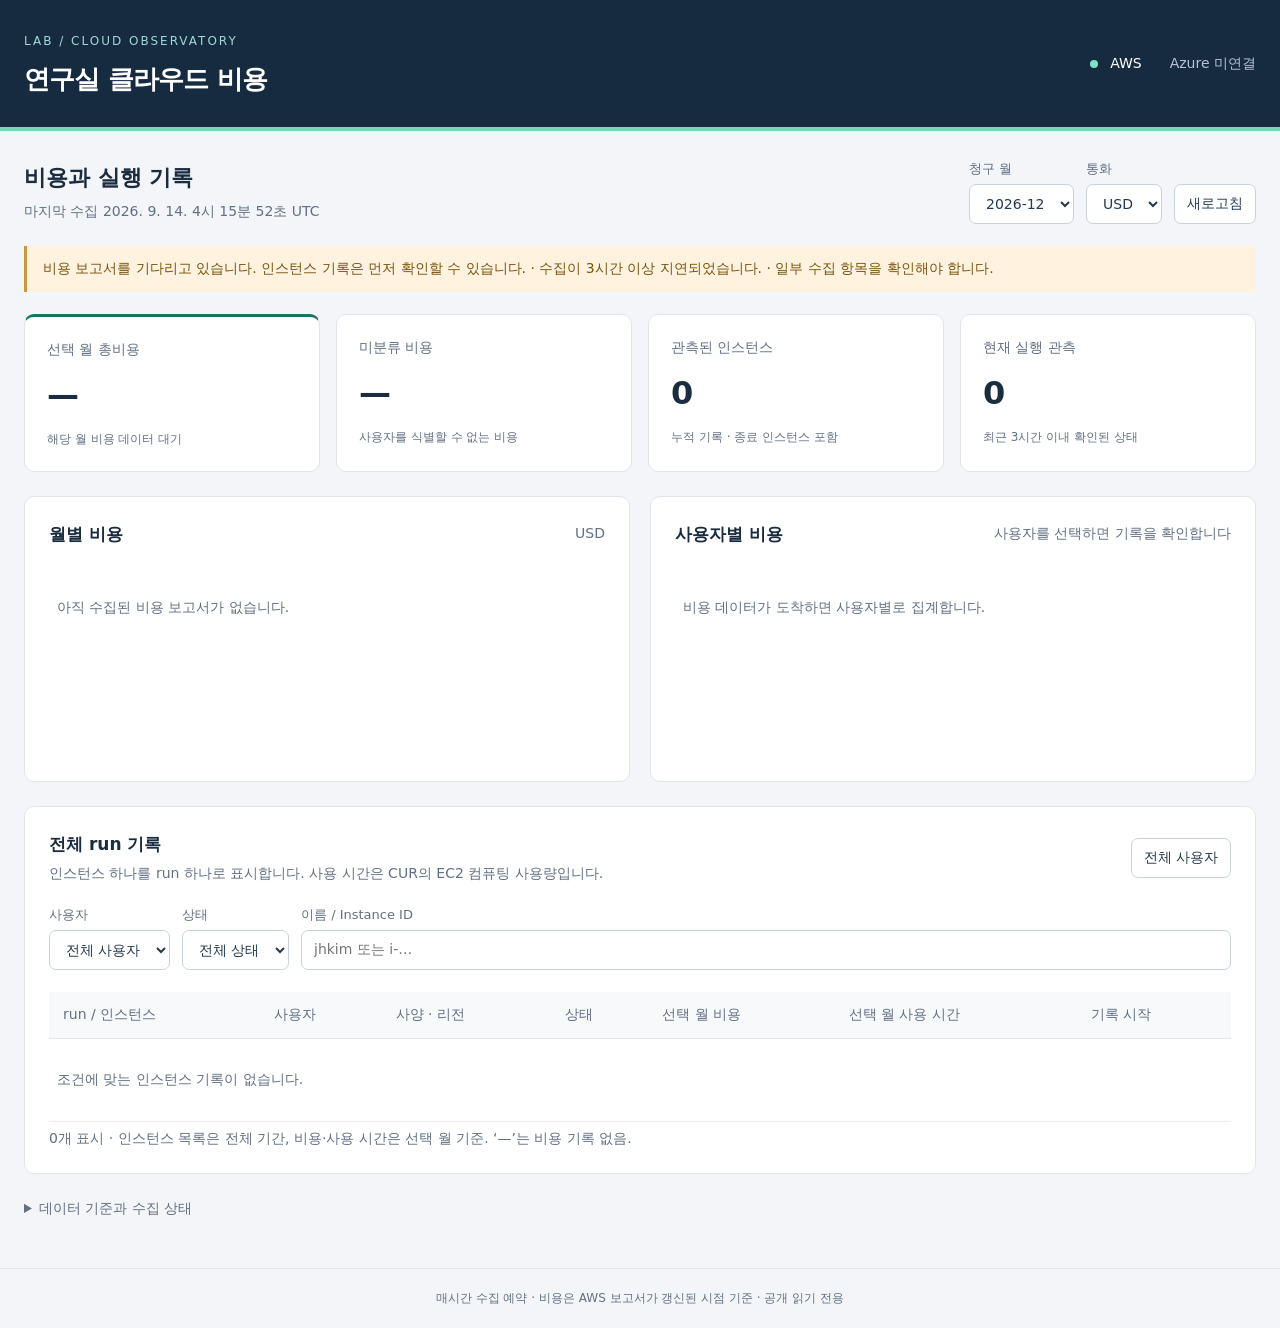
==== index.html @ 8b032dea "Build monthly cloud cost dashboard with user and run history" ====
<!doctype html><html lang="ko"><head><meta charset="utf-8"><meta name="viewport" content="width=device-width, initial-scale=1"><title>연구실 클라우드 비용</title><link rel="stylesheet" href="style.css"><link rel="icon" href="data:image/svg+xml,%3Csvg xmlns='http://www.w3.org/2000/svg' viewBox='0 0 32 32'%3E%3Crect width='32' height='32' rx='8' fill='%23172b40'/%3E%3Cpath d='M8 23V15h4v8m3 0V9h4v14m3 0V5h4v18' stroke='%237ce4c1' stroke-width='3'/%3E%3C/svg%3E"><script src="app.js" defer></script></head><body>
<header><div><span class="eyebrow">LAB / CLOUD OBSERVATORY</span><h1>연구실 클라우드 비용</h1></div><div class="connection"><span class="dot"></span>AWS <span class="muted">Azure 미연결</span></div></header>
<main><section class="toolbar"><div><h2>비용과 실행 기록</h2><p id="updated">데이터를 불러오는 중입니다.</p></div><div class="controls"><label>청구 월<select id="month" aria-label="청구 월"></select></label><label>통화<select id="currency" aria-label="통화"></select></label><button id="refresh">새로고침</button></div></section>
<div id="notice" class="notice" role="status"></div>
<section class="metrics" aria-label="월 요약"><article><span>선택 월 총비용</span><strong id="total">—</strong><small id="basis">비용 데이터 대기</small></article><article><span>미분류 비용</span><strong id="unallocated">—</strong><small>사용자를 식별할 수 없는 비용</small></article><article><span>관측된 인스턴스</span><strong id="instanceCount">—</strong><small>누적 기록 · 종료 인스턴스 포함</small></article><article><span>현재 실행 관측</span><strong id="runningCount">—</strong><small>최근 3시간 이내 확인된 상태</small></article></section>
<section class="grid"><article class="panel"><div class="panel-title"><h3>월별 비용</h3><span id="chartCurrency" class="muted"></span></div><div id="monthly" class="bars"></div></article><article class="panel"><div class="panel-title"><h3>사용자별 비용</h3><span class="muted">사용자를 선택하면 기록을 확인합니다</span></div><div id="users" class="users"></div></article></section>
<section class="panel records"><div class="panel-title"><div><h3 id="recordsTitle">전체 run 기록</h3><p class="muted">인스턴스 하나를 run 하나로 표시합니다. 사용 시간은 CUR의 EC2 컴퓨팅 사용량입니다.</p></div><button id="reset">전체 사용자</button></div><div class="filters"><label>사용자<select id="owner"><option value="">전체 사용자</option></select></label><label>상태<select id="status"><option value="">전체 상태</option><option value="running">실행 중</option><option value="stopped">중지</option><option value="terminated">종료</option><option value="unknown">확인 필요</option></select></label><label class="search">이름 / Instance ID<input id="search" type="search" placeholder="jhkim 또는 i-…"></label></div><div class="table-wrap"><table><thead><tr><th>run / 인스턴스</th><th>사용자</th><th>사양 · 리전</th><th>상태</th><th>선택 월 비용</th><th>선택 월 사용 시간</th><th>기록 시작</th></tr></thead><tbody id="runs"></tbody></table></div><p id="runCount" class="muted"></p></section>
<details class="notes"><summary>데이터 기준과 수집 상태</summary><p id="costNote"></p><p id="historyNote"></p><p>청구 월과 날짜는 UTC 기준입니다. 중지·종료 API 요청 시각은 실제 상태 전환 시각과 다를 수 있습니다. 미분류에는 공유·세금·크레딧 등도 포함될 수 있습니다.</p></details>
</main><dialog id="detail"><button id="close" class="close" aria-label="닫기">닫기 ×</button><h2 id="detailTitle"></h2><p id="detailMeta"></p><div id="timeline"></div></dialog><footer>매시간 수집 예약 · 비용은 AWS 보고서가 갱신된 시점 기준 · 공개 읽기 전용</footer></body></html>
---- style.css ----
:root{font:16px/1.55 system-ui,-apple-system,"Noto Sans KR",sans-serif;color:#192c40;background:#f3f5f8;--muted:#627084;--line:#e0e5ec;--green:#167763;--blue:#245bc4}*{box-sizing:border-box}body{margin:0}header{background:#172b40;color:white;padding:28px max(24px,calc((100vw - 1280px)/2));display:flex;align-items:center;justify-content:space-between;gap:24px;border-bottom:4px solid #77d7b4}h1{font-size:26px;margin:6px 0 0;letter-spacing:-.8px}.eyebrow{font-size:12px;letter-spacing:2px;color:#9ed9d0}.connection{display:flex;align-items:center;gap:12px;font-size:14px}.connection .muted{color:#b6c4d3;margin-left:16px}.dot{width:8px;height:8px;background:#7ce4c1;border-radius:50%}main{max-width:1328px;margin:auto;padding:28px 24px 48px}h2{font-size:22px;margin:0}h3{font-size:17px;margin:0}p{margin:6px 0 0}#updated,.muted{color:var(--muted);font-size:14px}.toolbar,.panel-title{display:flex;justify-content:space-between;align-items:center;gap:18px}.controls,.filters{display:flex;align-items:end;gap:12px}label{font-size:13px;color:var(--muted);display:flex;flex-direction:column;gap:5px}select,input,button{font:inherit;font-size:14px;min-height:40px;border:1px solid #c9d2df;border-radius:7px;background:white;padding:8px 12px;color:#243a50}button{cursor:pointer}button:hover{border-color:var(--blue);color:var(--blue)}button:focus-visible,input:focus-visible,select:focus-visible{outline:3px solid #89b1ff;outline-offset:2px}.notice{margin:22px 0;background:#e8eef9;color:#2a4b79;padding:12px 16px;border-left:3px solid #769cdb;font-size:14px}.notice.warn{background:#fff3df;color:#795410;border-color:#c79842}.metrics{display:grid;grid-template-columns:repeat(4,1fr);gap:16px;margin-bottom:24px}.metrics article,.panel{background:white;border:1px solid var(--line);border-radius:10px}.metrics article{padding:22px}.metrics span{display:block;font-size:14px;color:var(--muted)}.metrics strong{display:block;font-size:32px;letter-spacing:-1px;font-variant-numeric:tabular-nums;margin:10px 0}.metrics small{display:block;font-size:12px;color:var(--muted)}.metrics article:first-child{border-top:3px solid var(--green)}.grid{display:grid;grid-template-columns:1fr 1fr;gap:20px;margin-bottom:24px}.panel{padding:24px}.panel-title{margin-bottom:20px;flex-wrap:wrap}.bars{display:flex;flex-direction:column;gap:12px;min-height:190px;max-height:360px;overflow:auto}.bar-row{display:grid;grid-template-columns:72px 1fr 100px;align-items:center;gap:12px;font-size:14px}.bar-track{height:22px;background:#f0f3f6;border-radius:4px;overflow:hidden}.bar-fill{height:100%;min-width:2px;background:#72bba9;border-radius:4px}.bar-fill.selected{background:#167763}.bar-fill.negative{background:#b9804b}.amount{text-align:right;font-variant-numeric:tabular-nums}.user-row{display:grid;grid-template-columns:1fr auto;gap:8px;width:100%;text-align:left;margin-bottom:8px;border-color:var(--line);padding:12px 14px}.user-row.active{background:#edf6f2;border-color:#7eb5a7}.users{max-height:360px;overflow:auto}.filters{margin:12px 0 22px;flex-wrap:wrap}.search{flex:1;min-width:180px}.table-wrap{overflow:auto}table{border-collapse:collapse;width:100%;font-size:14px;white-space:nowrap}th{text-align:left;color:var(--muted);font-weight:500;padding:12px 14px;background:#f7f9fb;border-bottom:1px solid var(--line)}td{padding:16px 14px;border-bottom:1px solid #edf0f4}td small{display:block;color:var(--muted);font-size:12px}td button{border:0;background:none;padding:0;text-align:left;min-height:24px;color:var(--blue)}.badge{border-radius:20px;padding:3px 8px;font-size:12px;background:#edf0f4}.badge.running{color:#0c6750;background:#ddf4e8}.empty{padding:30px 8px;color:var(--muted);font-size:14px}.notes{font-size:14px;margin-top:24px;color:var(--muted)}summary{cursor:pointer}footer{padding:20px;text-align:center;color:var(--muted);font-size:12px;border-top:1px solid var(--line)}dialog{width:min(640px,94vw);max-height:85vh;border:1px solid var(--line);border-radius:14px;padding:28px;color:#192c40}dialog::backdrop{background:#172b4077}.close{float:right;margin-left:10px}#detailMeta{font-size:14px;color:var(--muted);overflow-wrap:anywhere}.event{padding:14px 0;border-bottom:1px solid var(--line);font-size:14px}.event small{display:block;color:var(--muted)}@media(max-width:900px){.metrics{grid-template-columns:1fr 1fr}.grid{grid-template-columns:1fr}.toolbar{align-items:start;flex-direction:column}.connection{display:none}}@media(max-width:520px){main{padding:20px 14px}.metrics{gap:10px}.metrics article{padding:16px}.metrics strong{font-size:24px}.panel{padding:16px}.controls{flex-wrap:wrap}.bar-row{grid-template-columns:65px 1fr 88px;gap:8px}h1{font-size:23px}}
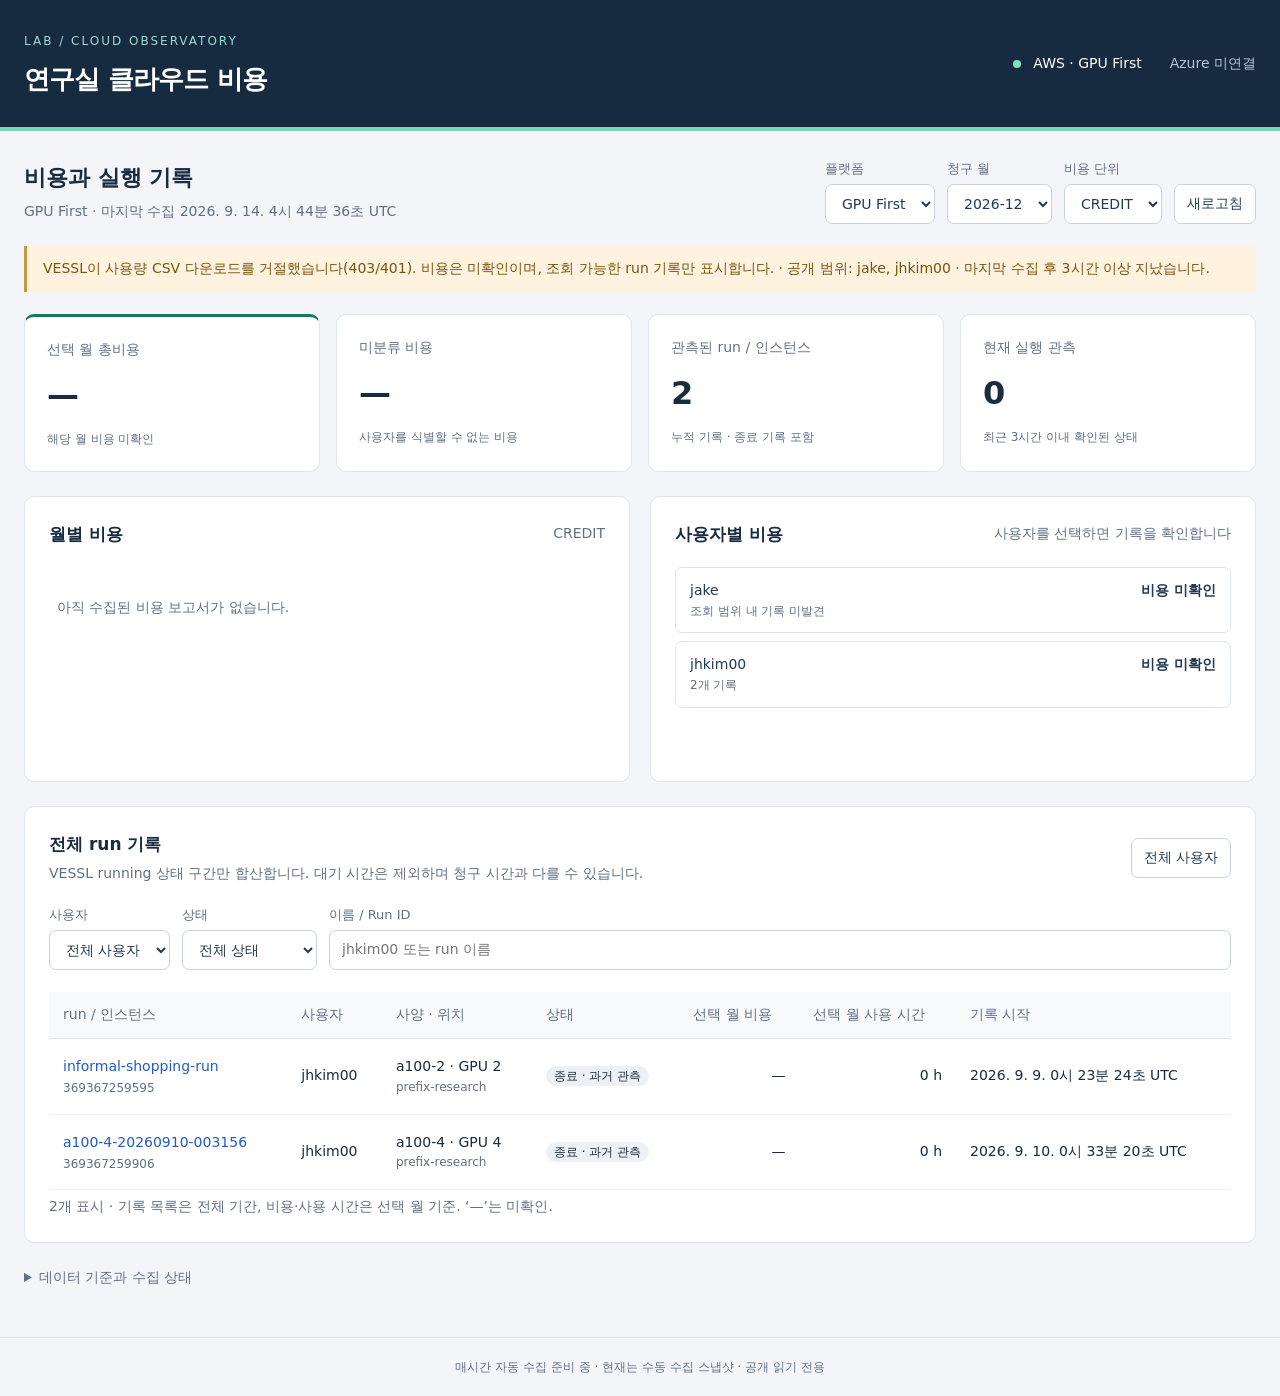
==== commit 681cf640: "Show GPU First users, run history and unavailable billing alongside AWS" ====
--- a/index.html
+++ b/index.html
@@ -1,9 +1,9 @@
 <!doctype html><html lang="ko"><head><meta charset="utf-8"><meta name="viewport" content="width=device-width, initial-scale=1"><title>연구실 클라우드 비용</title><link rel="stylesheet" href="style.css"><link rel="icon" href="data:image/svg+xml,%3Csvg xmlns='http://www.w3.org/2000/svg' viewBox='0 0 32 32'%3E%3Crect width='32' height='32' rx='8' fill='%23172b40'/%3E%3Cpath d='M8 23V15h4v8m3 0V9h4v14m3 0V5h4v18' stroke='%237ce4c1' stroke-width='3'/%3E%3C/svg%3E"><script src="app.js" defer></script></head><body>
-<header><div><span class="eyebrow">LAB / CLOUD OBSERVATORY</span><h1>연구실 클라우드 비용</h1></div><div class="connection"><span class="dot"></span>AWS <span class="muted">Azure 미연결</span></div></header>
-<main><section class="toolbar"><div><h2>비용과 실행 기록</h2><p id="updated">데이터를 불러오는 중입니다.</p></div><div class="controls"><label>청구 월<select id="month" aria-label="청구 월"></select></label><label>통화<select id="currency" aria-label="통화"></select></label><button id="refresh">새로고침</button></div></section>
+<header><div><span class="eyebrow">LAB / CLOUD OBSERVATORY</span><h1>연구실 클라우드 비용</h1></div><div class="connection"><span class="dot"></span>AWS · GPU First <span class="muted">Azure 미연결</span></div></header>
+<main><section class="toolbar"><div><h2>비용과 실행 기록</h2><p id="updated">데이터를 불러오는 중입니다.</p></div><div class="controls"><label>플랫폼<select id="platform" aria-label="플랫폼"></select></label><label>청구 월<select id="month" aria-label="청구 월"></select></label><label>비용 단위<select id="currency" aria-label="통화"></select></label><button id="refresh">새로고침</button></div></section>
 <div id="notice" class="notice" role="status"></div>
-<section class="metrics" aria-label="월 요약"><article><span>선택 월 총비용</span><strong id="total">—</strong><small id="basis">비용 데이터 대기</small></article><article><span>미분류 비용</span><strong id="unallocated">—</strong><small>사용자를 식별할 수 없는 비용</small></article><article><span>관측된 인스턴스</span><strong id="instanceCount">—</strong><small>누적 기록 · 종료 인스턴스 포함</small></article><article><span>현재 실행 관측</span><strong id="runningCount">—</strong><small>최근 3시간 이내 확인된 상태</small></article></section>
+<section class="metrics" aria-label="월 요약"><article><span>선택 월 총비용</span><strong id="total">—</strong><small id="basis">비용 데이터 대기</small></article><article><span>미분류 비용</span><strong id="unallocated">—</strong><small>사용자를 식별할 수 없는 비용</small></article><article><span>관측된 run / 인스턴스</span><strong id="instanceCount">—</strong><small>누적 기록 · 종료 기록 포함</small></article><article><span>현재 실행 관측</span><strong id="runningCount">—</strong><small>최근 3시간 이내 확인된 상태</small></article></section>
 <section class="grid"><article class="panel"><div class="panel-title"><h3>월별 비용</h3><span id="chartCurrency" class="muted"></span></div><div id="monthly" class="bars"></div></article><article class="panel"><div class="panel-title"><h3>사용자별 비용</h3><span class="muted">사용자를 선택하면 기록을 확인합니다</span></div><div id="users" class="users"></div></article></section>
-<section class="panel records"><div class="panel-title"><div><h3 id="recordsTitle">전체 run 기록</h3><p class="muted">인스턴스 하나를 run 하나로 표시합니다. 사용 시간은 CUR의 EC2 컴퓨팅 사용량입니다.</p></div><button id="reset">전체 사용자</button></div><div class="filters"><label>사용자<select id="owner"><option value="">전체 사용자</option></select></label><label>상태<select id="status"><option value="">전체 상태</option><option value="running">실행 중</option><option value="stopped">중지</option><option value="terminated">종료</option><option value="unknown">확인 필요</option></select></label><label class="search">이름 / Instance ID<input id="search" type="search" placeholder="jhkim 또는 i-…"></label></div><div class="table-wrap"><table><thead><tr><th>run / 인스턴스</th><th>사용자</th><th>사양 · 리전</th><th>상태</th><th>선택 월 비용</th><th>선택 월 사용 시간</th><th>기록 시작</th></tr></thead><tbody id="runs"></tbody></table></div><p id="runCount" class="muted"></p></section>
+<section class="panel records"><div class="panel-title"><div><h3 id="recordsTitle">전체 run 기록</h3><p id="runtimeNote" class="muted"></p></div><button id="reset">전체 사용자</button></div><div class="filters"><label>사용자<select id="owner"><option value="">전체 사용자</option></select></label><label>상태<select id="status"><option value="">전체 상태</option><option value="running">실행 중</option><option value="pending">대기 / 준비 중</option><option value="queued">대기열</option><option value="stopped">중지</option><option value="terminated">종료</option><option value="unknown">확인 필요</option></select></label><label class="search">이름 / Run ID<input id="search" type="search" placeholder="jhkim00 또는 run 이름"></label></div><div class="table-wrap"><table><thead><tr><th>run / 인스턴스</th><th>사용자</th><th>사양 · 위치</th><th>상태</th><th>선택 월 비용</th><th>선택 월 사용 시간</th><th>기록 시작</th></tr></thead><tbody id="runs"></tbody></table></div><p id="runCount" class="muted"></p></section>
 <details class="notes"><summary>데이터 기준과 수집 상태</summary><p id="costNote"></p><p id="historyNote"></p><p>청구 월과 날짜는 UTC 기준입니다. 중지·종료 API 요청 시각은 실제 상태 전환 시각과 다를 수 있습니다. 미분류에는 공유·세금·크레딧 등도 포함될 수 있습니다.</p></details>
-</main><dialog id="detail"><button id="close" class="close" aria-label="닫기">닫기 ×</button><h2 id="detailTitle"></h2><p id="detailMeta"></p><div id="timeline"></div></dialog><footer>매시간 수집 예약 · 비용은 AWS 보고서가 갱신된 시점 기준 · 공개 읽기 전용</footer></body></html>
+</main><dialog id="detail"><button id="close" class="close" aria-label="닫기">닫기 ×</button><h2 id="detailTitle"></h2><p id="detailMeta"></p><div id="timeline"></div></dialog><footer>매시간 자동 수집 준비 중 · 현재는 수동 수집 스냅샷 · 공개 읽기 전용</footer></body></html>
--- a/style.css
+++ b/style.css
@@ -1 +1,2 @@
 :root{font:16px/1.55 system-ui,-apple-system,"Noto Sans KR",sans-serif;color:#192c40;background:#f3f5f8;--muted:#627084;--line:#e0e5ec;--green:#167763;--blue:#245bc4}*{box-sizing:border-box}body{margin:0}header{background:#172b40;color:white;padding:28px max(24px,calc((100vw - 1280px)/2));display:flex;align-items:center;justify-content:space-between;gap:24px;border-bottom:4px solid #77d7b4}h1{font-size:26px;margin:6px 0 0;letter-spacing:-.8px}.eyebrow{font-size:12px;letter-spacing:2px;color:#9ed9d0}.connection{display:flex;align-items:center;gap:12px;font-size:14px}.connection .muted{color:#b6c4d3;margin-left:16px}.dot{width:8px;height:8px;background:#7ce4c1;border-radius:50%}main{max-width:1328px;margin:auto;padding:28px 24px 48px}h2{font-size:22px;margin:0}h3{font-size:17px;margin:0}p{margin:6px 0 0}#updated,.muted{color:var(--muted);font-size:14px}.toolbar,.panel-title{display:flex;justify-content:space-between;align-items:center;gap:18px}.controls,.filters{display:flex;align-items:end;gap:12px}label{font-size:13px;color:var(--muted);display:flex;flex-direction:column;gap:5px}select,input,button{font:inherit;font-size:14px;min-height:40px;border:1px solid #c9d2df;border-radius:7px;background:white;padding:8px 12px;color:#243a50}button{cursor:pointer}button:hover{border-color:var(--blue);color:var(--blue)}button:focus-visible,input:focus-visible,select:focus-visible{outline:3px solid #89b1ff;outline-offset:2px}.notice{margin:22px 0;background:#e8eef9;color:#2a4b79;padding:12px 16px;border-left:3px solid #769cdb;font-size:14px}.notice.warn{background:#fff3df;color:#795410;border-color:#c79842}.metrics{display:grid;grid-template-columns:repeat(4,1fr);gap:16px;margin-bottom:24px}.metrics article,.panel{background:white;border:1px solid var(--line);border-radius:10px}.metrics article{padding:22px}.metrics span{display:block;font-size:14px;color:var(--muted)}.metrics strong{display:block;font-size:32px;letter-spacing:-1px;font-variant-numeric:tabular-nums;margin:10px 0}.metrics small{display:block;font-size:12px;color:var(--muted)}.metrics article:first-child{border-top:3px solid var(--green)}.grid{display:grid;grid-template-columns:1fr 1fr;gap:20px;margin-bottom:24px}.panel{padding:24px}.panel-title{margin-bottom:20px;flex-wrap:wrap}.bars{display:flex;flex-direction:column;gap:12px;min-height:190px;max-height:360px;overflow:auto}.bar-row{display:grid;grid-template-columns:72px 1fr 100px;align-items:center;gap:12px;font-size:14px}.bar-track{height:22px;background:#f0f3f6;border-radius:4px;overflow:hidden}.bar-fill{height:100%;min-width:2px;background:#72bba9;border-radius:4px}.bar-fill.selected{background:#167763}.bar-fill.negative{background:#b9804b}.amount{text-align:right;font-variant-numeric:tabular-nums}.user-row{display:grid;grid-template-columns:1fr auto;gap:8px;width:100%;text-align:left;margin-bottom:8px;border-color:var(--line);padding:12px 14px}.user-row.active{background:#edf6f2;border-color:#7eb5a7}.users{max-height:360px;overflow:auto}.filters{margin:12px 0 22px;flex-wrap:wrap}.search{flex:1;min-width:180px}.table-wrap{overflow:auto}table{border-collapse:collapse;width:100%;font-size:14px;white-space:nowrap}th{text-align:left;color:var(--muted);font-weight:500;padding:12px 14px;background:#f7f9fb;border-bottom:1px solid var(--line)}td{padding:16px 14px;border-bottom:1px solid #edf0f4}td small{display:block;color:var(--muted);font-size:12px}td button{border:0;background:none;padding:0;text-align:left;min-height:24px;color:var(--blue)}.badge{border-radius:20px;padding:3px 8px;font-size:12px;background:#edf0f4}.badge.running{color:#0c6750;background:#ddf4e8}.empty{padding:30px 8px;color:var(--muted);font-size:14px}.notes{font-size:14px;margin-top:24px;color:var(--muted)}summary{cursor:pointer}footer{padding:20px;text-align:center;color:var(--muted);font-size:12px;border-top:1px solid var(--line)}dialog{width:min(640px,94vw);max-height:85vh;border:1px solid var(--line);border-radius:14px;padding:28px;color:#192c40}dialog::backdrop{background:#172b4077}.close{float:right;margin-left:10px}#detailMeta{font-size:14px;color:var(--muted);overflow-wrap:anywhere}.event{padding:14px 0;border-bottom:1px solid var(--line);font-size:14px}.event small{display:block;color:var(--muted)}@media(max-width:900px){.metrics{grid-template-columns:1fr 1fr}.grid{grid-template-columns:1fr}.toolbar{align-items:start;flex-direction:column}.connection{display:none}}@media(max-width:520px){main{padding:20px 14px}.metrics{gap:10px}.metrics article{padding:16px}.metrics strong{font-size:24px}.panel{padding:16px}.controls{flex-wrap:wrap}.bar-row{grid-template-columns:65px 1fr 88px;gap:8px}h1{font-size:23px}}
+.user-row small{display:block;color:var(--muted);font-size:12px;font-weight:400}.controls{flex-wrap:wrap}#notice{overflow-wrap:anywhere}
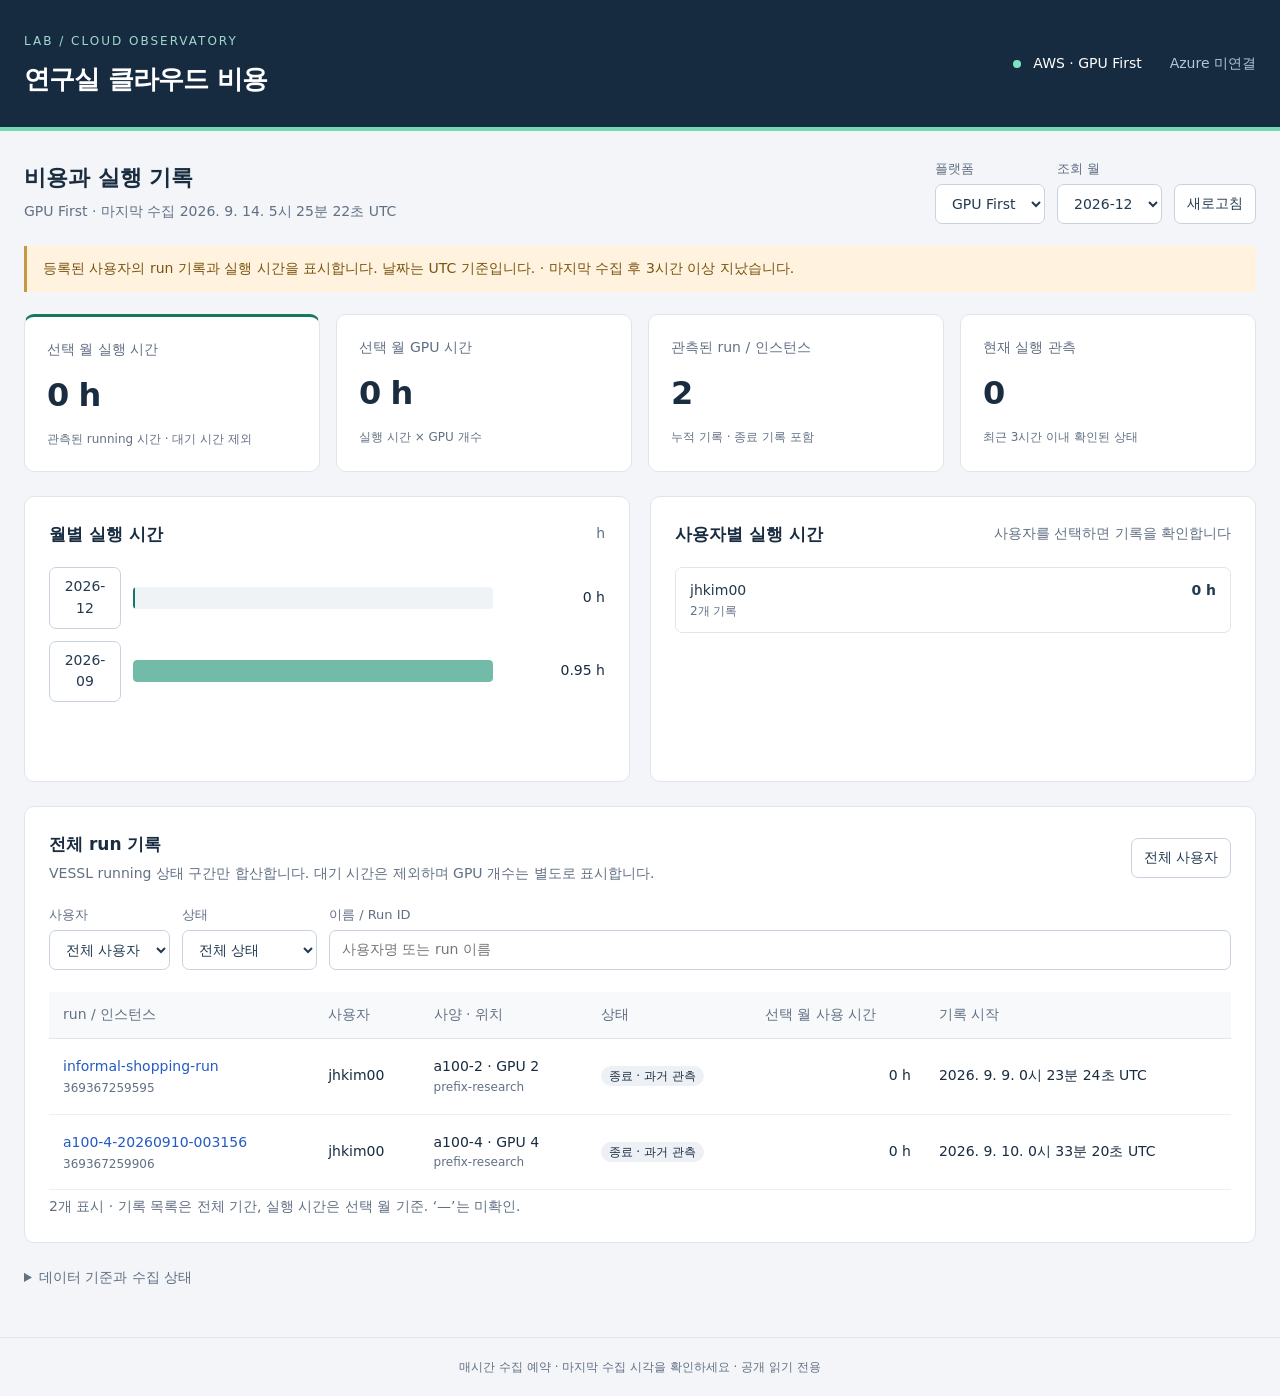
==== commit 03f81d45: "Show GPU First runtime and GPU-hours without billing warnings" ====
--- a/index.html
+++ b/index.html
@@ -1,9 +1,9 @@
 <!doctype html><html lang="ko"><head><meta charset="utf-8"><meta name="viewport" content="width=device-width, initial-scale=1"><title>연구실 클라우드 비용</title><link rel="stylesheet" href="style.css"><link rel="icon" href="data:image/svg+xml,%3Csvg xmlns='http://www.w3.org/2000/svg' viewBox='0 0 32 32'%3E%3Crect width='32' height='32' rx='8' fill='%23172b40'/%3E%3Cpath d='M8 23V15h4v8m3 0V9h4v14m3 0V5h4v18' stroke='%237ce4c1' stroke-width='3'/%3E%3C/svg%3E"><script src="app.js" defer></script></head><body>
 <header><div><span class="eyebrow">LAB / CLOUD OBSERVATORY</span><h1>연구실 클라우드 비용</h1></div><div class="connection"><span class="dot"></span>AWS · GPU First <span class="muted">Azure 미연결</span></div></header>
-<main><section class="toolbar"><div><h2>비용과 실행 기록</h2><p id="updated">데이터를 불러오는 중입니다.</p></div><div class="controls"><label>플랫폼<select id="platform" aria-label="플랫폼"></select></label><label>청구 월<select id="month" aria-label="청구 월"></select></label><label>비용 단위<select id="currency" aria-label="통화"></select></label><button id="refresh">새로고침</button></div></section>
+<main><section class="toolbar"><div><h2>비용과 실행 기록</h2><p id="updated">데이터를 불러오는 중입니다.</p></div><div class="controls"><label>플랫폼<select id="platform" aria-label="플랫폼"></select></label><label>조회 월<select id="month" aria-label="조회 월"></select></label><label class="cost-only">비용 단위<select id="currency" aria-label="통화"></select></label><button id="refresh">새로고침</button></div></section>
 <div id="notice" class="notice" role="status"></div>
-<section class="metrics" aria-label="월 요약"><article><span>선택 월 총비용</span><strong id="total">—</strong><small id="basis">비용 데이터 대기</small></article><article><span>미분류 비용</span><strong id="unallocated">—</strong><small>사용자를 식별할 수 없는 비용</small></article><article><span>관측된 run / 인스턴스</span><strong id="instanceCount">—</strong><small>누적 기록 · 종료 기록 포함</small></article><article><span>현재 실행 관측</span><strong id="runningCount">—</strong><small>최근 3시간 이내 확인된 상태</small></article></section>
-<section class="grid"><article class="panel"><div class="panel-title"><h3>월별 비용</h3><span id="chartCurrency" class="muted"></span></div><div id="monthly" class="bars"></div></article><article class="panel"><div class="panel-title"><h3>사용자별 비용</h3><span class="muted">사용자를 선택하면 기록을 확인합니다</span></div><div id="users" class="users"></div></article></section>
-<section class="panel records"><div class="panel-title"><div><h3 id="recordsTitle">전체 run 기록</h3><p id="runtimeNote" class="muted"></p></div><button id="reset">전체 사용자</button></div><div class="filters"><label>사용자<select id="owner"><option value="">전체 사용자</option></select></label><label>상태<select id="status"><option value="">전체 상태</option><option value="running">실행 중</option><option value="pending">대기 / 준비 중</option><option value="queued">대기열</option><option value="stopped">중지</option><option value="terminated">종료</option><option value="unknown">확인 필요</option></select></label><label class="search">이름 / Run ID<input id="search" type="search" placeholder="jhkim00 또는 run 이름"></label></div><div class="table-wrap"><table><thead><tr><th>run / 인스턴스</th><th>사용자</th><th>사양 · 위치</th><th>상태</th><th>선택 월 비용</th><th>선택 월 사용 시간</th><th>기록 시작</th></tr></thead><tbody id="runs"></tbody></table></div><p id="runCount" class="muted"></p></section>
-<details class="notes"><summary>데이터 기준과 수집 상태</summary><p id="costNote"></p><p id="historyNote"></p><p>청구 월과 날짜는 UTC 기준입니다. 중지·종료 API 요청 시각은 실제 상태 전환 시각과 다를 수 있습니다. 미분류에는 공유·세금·크레딧 등도 포함될 수 있습니다.</p></details>
-</main><dialog id="detail"><button id="close" class="close" aria-label="닫기">닫기 ×</button><h2 id="detailTitle"></h2><p id="detailMeta"></p><div id="timeline"></div></dialog><footer>매시간 자동 수집 준비 중 · 현재는 수동 수집 스냅샷 · 공개 읽기 전용</footer></body></html>
+<section class="metrics" aria-label="월 요약"><article><span id="totalLabel">선택 월 총비용</span><strong id="total">—</strong><small id="basis">비용 데이터 대기</small></article><article><span id="secondLabel">미분류 비용</span><strong id="unallocated">—</strong><small id="secondNote">사용자를 식별할 수 없는 비용</small></article><article><span>관측된 run / 인스턴스</span><strong id="instanceCount">—</strong><small>누적 기록 · 종료 기록 포함</small></article><article><span>현재 실행 관측</span><strong id="runningCount">—</strong><small>최근 3시간 이내 확인된 상태</small></article></section>
+<section class="grid"><article class="panel"><div class="panel-title"><h3 id="monthlyTitle">월별 비용</h3><span id="chartCurrency" class="muted"></span></div><div id="monthly" class="bars"></div></article><article class="panel"><div class="panel-title"><h3 id="usersTitle">사용자별 비용</h3><span class="muted">사용자를 선택하면 기록을 확인합니다</span></div><div id="users" class="users"></div></article></section>
+<section class="panel records"><div class="panel-title"><div><h3 id="recordsTitle">전체 run 기록</h3><p id="runtimeNote" class="muted"></p></div><button id="reset">전체 사용자</button></div><div class="filters"><label>사용자<select id="owner"><option value="">전체 사용자</option></select></label><label>상태<select id="status"><option value="">전체 상태</option><option value="running">실행 중</option><option value="pending">대기 / 준비 중</option><option value="queued">대기열</option><option value="stopped">중지</option><option value="terminated">종료</option><option value="unknown">확인 필요</option></select></label><label class="search">이름 / Run ID<input id="search" type="search" placeholder="사용자명 또는 run 이름"></label></div><div class="table-wrap"><table><thead><tr><th>run / 인스턴스</th><th>사용자</th><th>사양 · 위치</th><th>상태</th><th class="cost-only">선택 월 비용</th><th>선택 월 사용 시간</th><th>기록 시작</th></tr></thead><tbody id="runs"></tbody></table></div><p id="runCount" class="muted"></p></section>
+<details class="notes"><summary>데이터 기준과 수집 상태</summary><p id="costNote" class="cost-only"></p><p id="historyNote"></p><p class="cost-only">청구 월과 날짜는 UTC 기준입니다. 중지·종료 API 요청 시각은 실제 상태 전환 시각과 다를 수 있습니다. 미분류에는 공유·세금·크레딧 등도 포함될 수 있습니다.</p></details>
+</main><dialog id="detail"><button id="close" class="close" aria-label="닫기">닫기 ×</button><h2 id="detailTitle"></h2><p id="detailMeta"></p><div id="timeline"></div></dialog><footer>매시간 수집 예약 · 마지막 수집 시각을 확인하세요 · 공개 읽기 전용</footer></body></html>
--- a/style.css
+++ b/style.css
@@ -1,2 +1,4 @@
 :root{font:16px/1.55 system-ui,-apple-system,"Noto Sans KR",sans-serif;color:#192c40;background:#f3f5f8;--muted:#627084;--line:#e0e5ec;--green:#167763;--blue:#245bc4}*{box-sizing:border-box}body{margin:0}header{background:#172b40;color:white;padding:28px max(24px,calc((100vw - 1280px)/2));display:flex;align-items:center;justify-content:space-between;gap:24px;border-bottom:4px solid #77d7b4}h1{font-size:26px;margin:6px 0 0;letter-spacing:-.8px}.eyebrow{font-size:12px;letter-spacing:2px;color:#9ed9d0}.connection{display:flex;align-items:center;gap:12px;font-size:14px}.connection .muted{color:#b6c4d3;margin-left:16px}.dot{width:8px;height:8px;background:#7ce4c1;border-radius:50%}main{max-width:1328px;margin:auto;padding:28px 24px 48px}h2{font-size:22px;margin:0}h3{font-size:17px;margin:0}p{margin:6px 0 0}#updated,.muted{color:var(--muted);font-size:14px}.toolbar,.panel-title{display:flex;justify-content:space-between;align-items:center;gap:18px}.controls,.filters{display:flex;align-items:end;gap:12px}label{font-size:13px;color:var(--muted);display:flex;flex-direction:column;gap:5px}select,input,button{font:inherit;font-size:14px;min-height:40px;border:1px solid #c9d2df;border-radius:7px;background:white;padding:8px 12px;color:#243a50}button{cursor:pointer}button:hover{border-color:var(--blue);color:var(--blue)}button:focus-visible,input:focus-visible,select:focus-visible{outline:3px solid #89b1ff;outline-offset:2px}.notice{margin:22px 0;background:#e8eef9;color:#2a4b79;padding:12px 16px;border-left:3px solid #769cdb;font-size:14px}.notice.warn{background:#fff3df;color:#795410;border-color:#c79842}.metrics{display:grid;grid-template-columns:repeat(4,1fr);gap:16px;margin-bottom:24px}.metrics article,.panel{background:white;border:1px solid var(--line);border-radius:10px}.metrics article{padding:22px}.metrics span{display:block;font-size:14px;color:var(--muted)}.metrics strong{display:block;font-size:32px;letter-spacing:-1px;font-variant-numeric:tabular-nums;margin:10px 0}.metrics small{display:block;font-size:12px;color:var(--muted)}.metrics article:first-child{border-top:3px solid var(--green)}.grid{display:grid;grid-template-columns:1fr 1fr;gap:20px;margin-bottom:24px}.panel{padding:24px}.panel-title{margin-bottom:20px;flex-wrap:wrap}.bars{display:flex;flex-direction:column;gap:12px;min-height:190px;max-height:360px;overflow:auto}.bar-row{display:grid;grid-template-columns:72px 1fr 100px;align-items:center;gap:12px;font-size:14px}.bar-track{height:22px;background:#f0f3f6;border-radius:4px;overflow:hidden}.bar-fill{height:100%;min-width:2px;background:#72bba9;border-radius:4px}.bar-fill.selected{background:#167763}.bar-fill.negative{background:#b9804b}.amount{text-align:right;font-variant-numeric:tabular-nums}.user-row{display:grid;grid-template-columns:1fr auto;gap:8px;width:100%;text-align:left;margin-bottom:8px;border-color:var(--line);padding:12px 14px}.user-row.active{background:#edf6f2;border-color:#7eb5a7}.users{max-height:360px;overflow:auto}.filters{margin:12px 0 22px;flex-wrap:wrap}.search{flex:1;min-width:180px}.table-wrap{overflow:auto}table{border-collapse:collapse;width:100%;font-size:14px;white-space:nowrap}th{text-align:left;color:var(--muted);font-weight:500;padding:12px 14px;background:#f7f9fb;border-bottom:1px solid var(--line)}td{padding:16px 14px;border-bottom:1px solid #edf0f4}td small{display:block;color:var(--muted);font-size:12px}td button{border:0;background:none;padding:0;text-align:left;min-height:24px;color:var(--blue)}.badge{border-radius:20px;padding:3px 8px;font-size:12px;background:#edf0f4}.badge.running{color:#0c6750;background:#ddf4e8}.empty{padding:30px 8px;color:var(--muted);font-size:14px}.notes{font-size:14px;margin-top:24px;color:var(--muted)}summary{cursor:pointer}footer{padding:20px;text-align:center;color:var(--muted);font-size:12px;border-top:1px solid var(--line)}dialog{width:min(640px,94vw);max-height:85vh;border:1px solid var(--line);border-radius:14px;padding:28px;color:#192c40}dialog::backdrop{background:#172b4077}.close{float:right;margin-left:10px}#detailMeta{font-size:14px;color:var(--muted);overflow-wrap:anywhere}.event{padding:14px 0;border-bottom:1px solid var(--line);font-size:14px}.event small{display:block;color:var(--muted)}@media(max-width:900px){.metrics{grid-template-columns:1fr 1fr}.grid{grid-template-columns:1fr}.toolbar{align-items:start;flex-direction:column}.connection{display:none}}@media(max-width:520px){main{padding:20px 14px}.metrics{gap:10px}.metrics article{padding:16px}.metrics strong{font-size:24px}.panel{padding:16px}.controls{flex-wrap:wrap}.bar-row{grid-template-columns:65px 1fr 88px;gap:8px}h1{font-size:23px}}
 .user-row small{display:block;color:var(--muted);font-size:12px;font-weight:400}.controls{flex-wrap:wrap}#notice{overflow-wrap:anywhere}
+
+.gpu-first .cost-only{display:none} .user-row span{min-width:0;overflow-wrap:anywhere}
